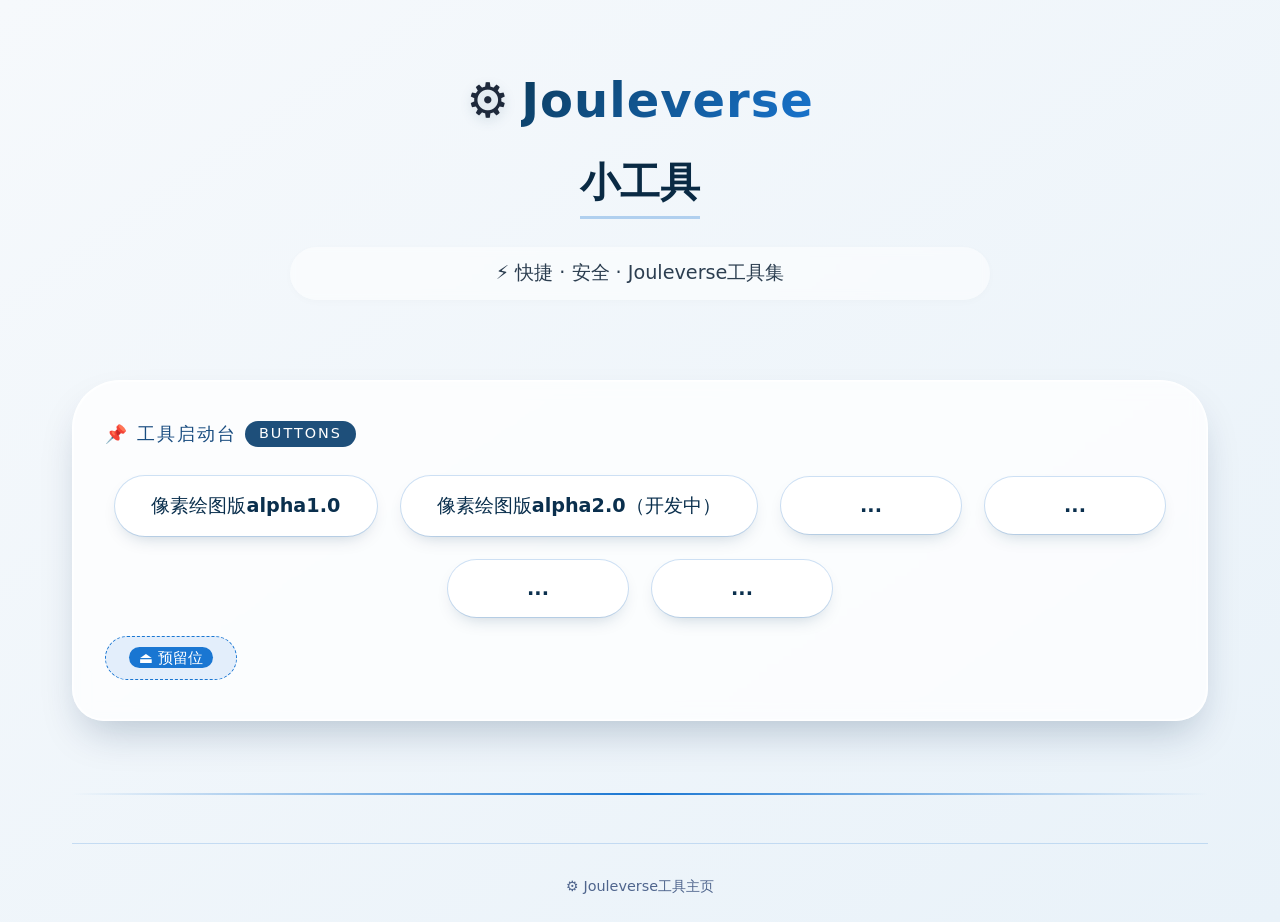
==== index.html @ 3d7a665d "update" ====
<!DOCTYPE html>
<html lang="zh-CN">
<head>
    <!-- 关键 meta 解决中文显示问题 -->
    <meta http-equiv="Content-Type" content="text/html; charset=UTF-8">
    <meta name="viewport" content="width=device-width, initial-scale=1.0">
    <title>Jouleverse工具</title>
    <style>
        * {
            margin: 0;
            padding: 0;
            box-sizing: border-box;
        }

        body {
            font-family: 'Segoe UI', Roboto, 'Helvetica Neue', 'Noto Sans', system-ui, sans-serif;
            background: linear-gradient(145deg, #f6f9fc 0%, #e9f2f9 100%);
            min-height: 100vh;
            display: flex;
            flex-direction: column;
            color: #1e293b;
            line-height: 1.5;
        }

        /* 主容器，保证 footer 在底部 */
        .layout {
            max-width: 1200px;
            margin: 0 auto;
            padding: 2rem 2rem 1rem;
            width: 100%;
            flex: 1;
            display: flex;
            flex-direction: column;
        }

        /* 头部区域 */
        .hero {
            text-align: center;
            margin: 2rem 0 3rem 0;
            animation: fadeInUp 0.8s ease-out;
        }

        .joule-logo {
            display: flex;
            align-items: center;
            justify-content: center;
            gap: 12px;
            margin-bottom: 1rem;
        }

        .joule-logo span {
            font-size: 3rem;
            font-weight: 600;
            background: linear-gradient(135deg, #0b3b5c, #1976d2);
            -webkit-background-clip: text;
            -webkit-text-fill-color: transparent;
            background-clip: text;
            letter-spacing: 1px;
        }

        .joule-logo::before {
            content: "⚙️";
            font-size: 3rem;
            filter: drop-shadow(0 4px 6px rgba(0,50,80,0.15));
        }

        h1 {
            font-size: 2.5rem;
            font-weight: 600;
            color: #0a2a44;
            margin-bottom: 0.75rem;
            border-bottom: 3px solid rgba(25, 118, 210, 0.3);
            display: inline-block;
            padding-bottom: 0.25rem;
        }

        .subhead {
            font-size: 1.2rem;
            color: #2c3e50;
            max-width: 700px;
            margin: 1rem auto 0;
            background: rgba(255,255,255,0.5);
            backdrop-filter: blur(4px);
            padding: 0.75rem 2rem;
            border-radius: 60px;
            box-shadow: 0 2px 8px rgba(0,0,0,0.02);
        }

        /* 卡片式工具区 — 专门放置 button 的位置 (预留) */
        .tool-section {
            background: rgba(255, 255, 255, 0.75);
            backdrop-filter: blur(8px);
            border-radius: 48px 48px 32px 32px;
            padding: 2.5rem 2rem;
            box-shadow: 0 20px 40px -12px rgba(0, 40, 80, 0.25),
                        0 0 0 1px rgba(255,255,255,0.6) inset;
            border: 1px solid rgba(255,255,255,0.9);
            margin: 2rem 0 3rem 0;
            transition: all 0.2s ease;
        }

        .section-label {
            display: flex;
            align-items: center;
            gap: 0.5rem;
            font-size: 1.1rem;
            text-transform: uppercase;
            letter-spacing: 2px;
            color: #1a4d80;
            margin-bottom: 1.8rem;
            font-weight: 500;
        }

        .section-label span {
            background: #1e4f7a;
            color: white;
            padding: 0.15rem 0.9rem;
            border-radius: 30px;
            font-size: 0.9rem;
        }

        /* 按钮网格 — 完全预留，可自由添加多个button */
        .button-grid {
            display: flex;
            flex-wrap: wrap;
            gap: 1.5rem;
            justify-content: center;
            align-items: center;
        }

        /* 基础的预留按钮样式 — 方便识别且美观，你只管往里面加button */
        .button-grid button {
            background: white;
            border: none;
            padding: 1rem 2.2rem;
            font-size: 1.2rem;
            font-weight: 550;
            color: #0a2f4d;
            border-radius: 60px;
            cursor: pointer;
            box-shadow: 0 8px 18px -8px rgba(0, 50, 90, 0.25),
                        0 0 0 1px rgba(25, 118, 210, 0.2);
            transition: all 0.2s ease;
            min-width: 180px;
            display: inline-flex;
            align-items: center;
            justify-content: center;
            gap: 10px;
            font-family: inherit;
            backdrop-filter: blur(2px);
            border: 1px solid rgba(255,255,255,0.7);
        }

        /* 悬停效果增加交互感 */
        .button-grid button:hover {
            background: #f0f7ff;
            transform: translateY(-3px);
            box-shadow: 0 16px 24px -10px #0b3b5c4d;
            border-color: rgba(25, 118, 210, 0.4);
        }

        .button-grid button:active {
            transform: translateY(0);
            transition: 0.05s;
        }

        /* 占位说明（仅用于预览，你可以移除或保留） */
        .demo-hint {
            text-align: center;
            margin-top: 1.2rem;
            font-size: 0.95rem;
            color: #4d6278;
            background: #e3eefb;
            padding: 0.6rem 1.2rem;
            border-radius: 40px;
            display: inline-block;
            align-self: center;
            border: 1px dashed #1976d2;
        }

        .demo-hint i {
            font-style: normal;
            background: #1976d2;
            color: white;
            padding: 0.1rem 0.6rem;
            border-radius: 20px;
            margin: 0 4px;
        }

        /* 特性/补充信息 — 下方预留说明区域，不作为工具按钮 */
        .info-panel {
            display: flex;
            flex-wrap: wrap;
            gap: 2rem;
            justify-content: space-between;
            background: rgba(255,255,255,0.5);
            border-radius: 32px;
            padding: 2rem;
            margin-top: 1rem;
            backdrop-filter: blur(4px);
            border: 1px solid white;
        }

        .info-card {
            flex: 1 1 180px;
            text-align: center;
        }

        .info-card h3 {
            font-size: 1.3rem;
            margin-bottom: 0.5rem;
            color: #113355;
            font-weight: 550;
        }

        .info-card p {
            color: #2d4a6e;
            font-size: 0.95rem;
        }

        hr {
            border: none;
            height: 2px;
            background: linear-gradient(90deg, transparent, #1976d2, transparent);
            margin: 1.5rem 0 1rem 0;
        }

        footer {
            text-align: center;
            color: #4f658d;
            font-size: 0.9rem;
            padding: 2rem 0 0.5rem;
            border-top: 1px solid rgba(25, 118, 210, 0.2);
            margin-top: 2rem;
        }

        footer a {
            color: #0f4c81;
            text-decoration: none;
            font-weight: 500;
        }

        /* 动画 */
        @keyframes fadeInUp {
            from {
                opacity: 0;
                transform: translateY(15px);
            }
            to {
                opacity: 1;
                transform: translateY(0);
            }
        }

        /* 自适应调整 */
        @media (max-width: 600px) {
            .layout {
                padding: 1rem;
            }
            h1 {
                font-size: 2rem;
            }
            .button-grid button {
                width: 100%;
                max-width: 280px;
            }
            .subhead {
                font-size: 1rem;
                padding: 0.5rem 1rem;
            }
            .tool-section {
                padding: 1.5rem 1rem;
            }
        }

        /* 额外：button 区域预签名—你只管加按钮，样式自动适应 */
    </style>
</head>
<body>
    <div class="layout">
        <!-- 头部区 符合标题 Jouleverse工具 -->
        <div class="hero">
            <div class="joule-logo">
                <span>Jouleverse</span>
            </div>
            <h1>小工具</h1>
            <div class="subhead">
                ⚡ 快捷 · 安全 · Jouleverse工具集
            </div>
        </div>

        <!-- 核心部分：button预留位置 (底下就是你需要的button区域) 
             你可以在 .button-grid 内添加任意数量 button，样式统一美观 -->
        <div class="tool-section">
            <div class="section-label">
                📌 工具启动台 <span>BUTTONS</span>
            </div>
            
            <!-- 这里是完全预留的按钮容器，你现在看到的是示例按钮，可随意替换或增加 -->
            <div class="button-grid">
                <!-- 预置4个风格统一的button，完全占位，你可以修改文字、删除或加入新的button 
                     注意保留 button 标签即可 -->
                <button onclick="window.location.href='alpha1.0/base64_draw.html'">像素绘图版alpha1.0</button>
                <button onclick="window.location.href='alpha2.0/base64_draw.html'">像素绘图版alpha2.0（开发中）</button>
                <button>...</button>
                <button>...</button>
                <!-- 已经预留了四个，但你可以在下面继续增加新的button，样式自动统一 -->
                <!-- 例如增加一个： <button>跨链桥</button>  直接添加即可，无需额外样式 -->
                <!-- 下面是额外的预留示例 (可删除) -->
                <button>...</button>
                <button>...</button>
                <!-- 你可以继续添加 <button>xxx</button> 数量任意  -->
            </div>

            <!-- 可选的小提示：提醒这里是按钮预留区。正式使用时可以删除这个div -->
            <div class="demo-hint">
                <i>⏏️ 预留位</i>
            </div>
        </div>

        <!-- 分割线 -->
        <hr>

        <!-- footer 简单信息 -->
        <footer>
            <p>⚙️ Jouleverse工具主页</p>
        </footer>
    </div>

    <!-- 附加说明：该html已包含meta charset=UTF-8，任何中文均正常显示 -->
    <!-- 你可以放心添加任意button，样式会自动适应，且不会影响中文解码 -->
</body>
</html>
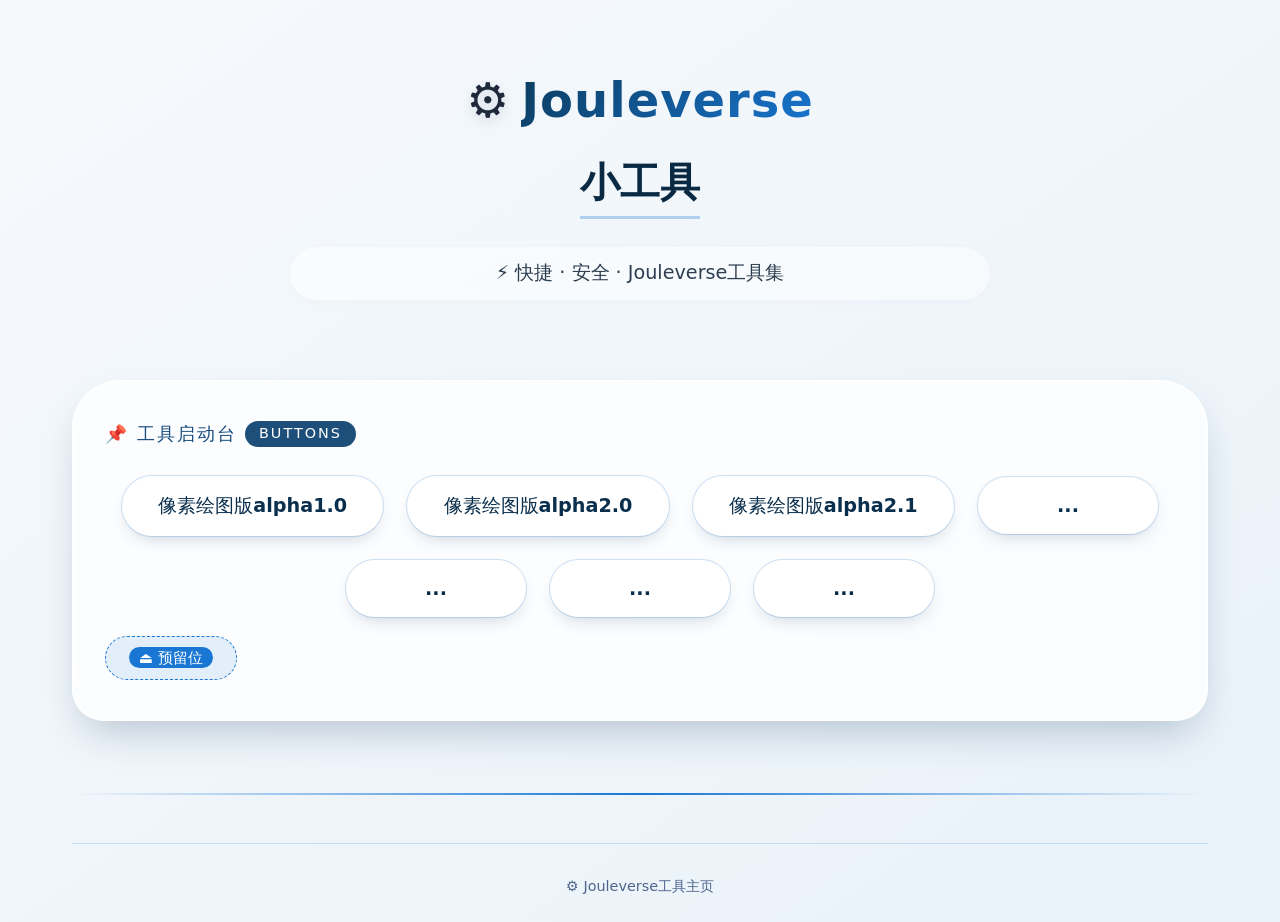
==== commit 23ebc860: "update" ====
--- a/index.html
+++ b/index.html
@@ -301,7 +301,8 @@
                 <!-- 预置4个风格统一的button，完全占位，你可以修改文字、删除或加入新的button 
                      注意保留 button 标签即可 -->
                 <button onclick="window.location.href='alpha1.0/base64_draw.html'">像素绘图版alpha1.0</button>
-                <button onclick="window.location.href='alpha2.0/base64_draw.html'">像素绘图版alpha2.0（开发中）</button>
+                <button onclick="window.location.href='alpha2.0/base64_draw.html'">像素绘图版alpha2.0</button>
+                <button onclick="window.location.href='alpha2.1/base64_draw.html'">像素绘图版alpha2.1</button>
                 <button>...</button>
                 <button>...</button>
                 <!-- 已经预留了四个，但你可以在下面继续增加新的button，样式自动统一 -->
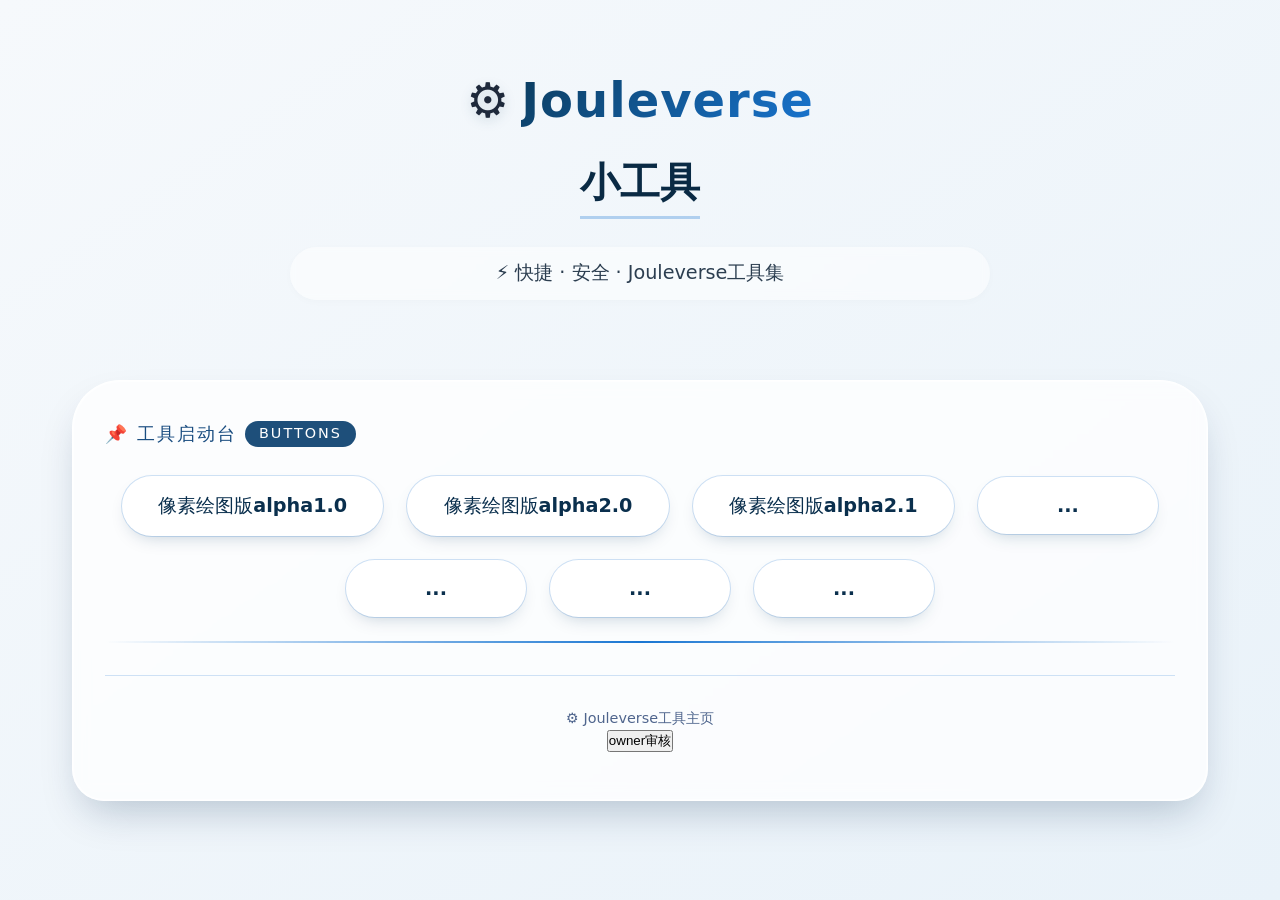
==== commit af2dd150: "add owner-prview" ====
--- a/index.html
+++ b/index.html
@@ -313,18 +313,13 @@
                 <!-- 你可以继续添加 <button>xxx</button> 数量任意  -->
             </div>
 
-            <!-- 可选的小提示：提醒这里是按钮预留区。正式使用时可以删除这个div -->
-            <div class="demo-hint">
-                <i>⏏️ 预留位</i>
-            </div>
-        </div>
-
         <!-- 分割线 -->
         <hr>
 
         <!-- footer 简单信息 -->
         <footer>
             <p>⚙️ Jouleverse工具主页</p>
+            <button onclick="window.location.href='owner-prview/owner-prview.html'">owner审核</button>
         </footer>
     </div>
 
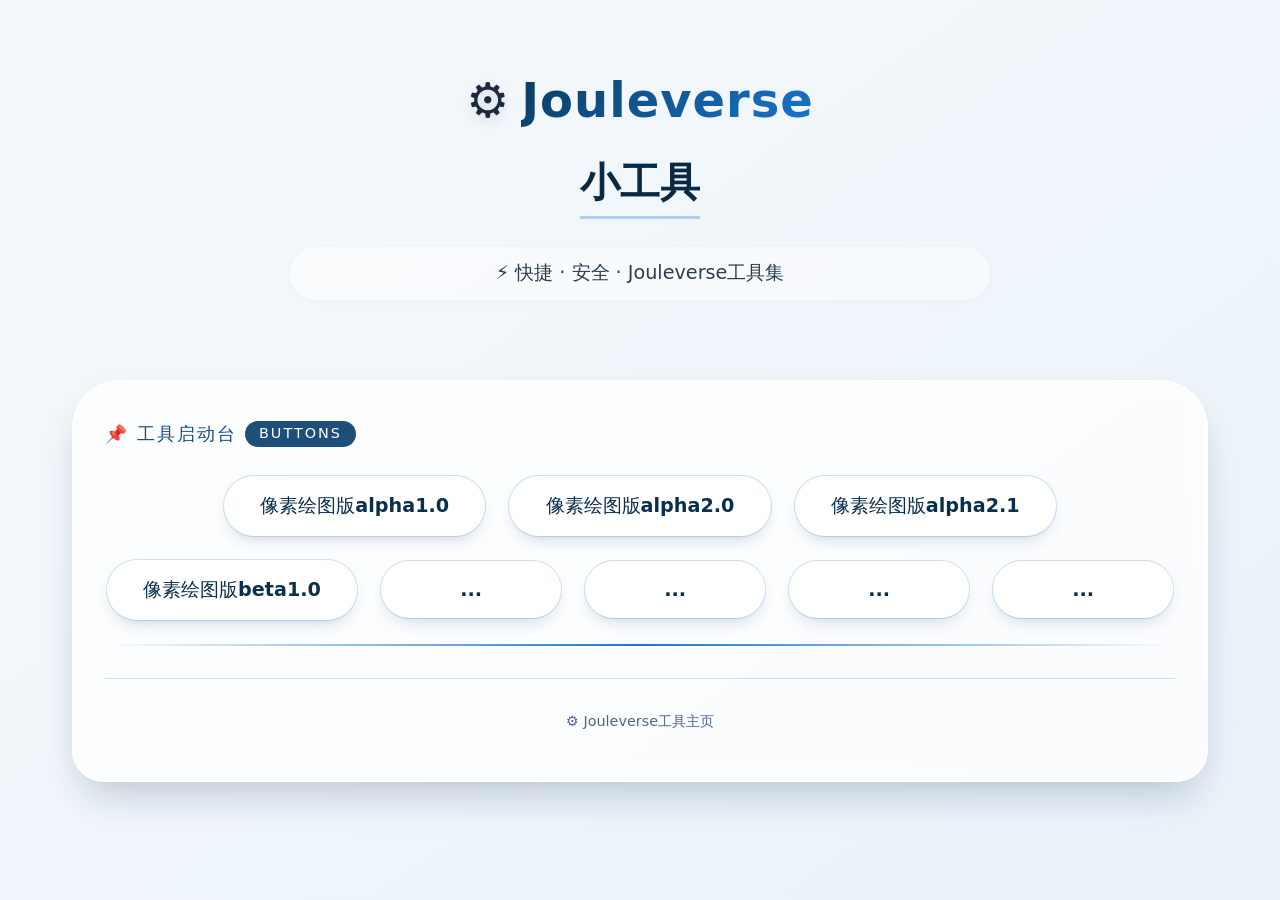
==== commit c573ec93: "add sealed-gallery" ====
--- a/index.html
+++ b/index.html
@@ -303,6 +303,7 @@
                 <button onclick="window.location.href='alpha1.0/base64_draw.html'">像素绘图版alpha1.0</button>
                 <button onclick="window.location.href='alpha2.0/base64_draw.html'">像素绘图版alpha2.0</button>
                 <button onclick="window.location.href='alpha2.1/base64_draw.html'">像素绘图版alpha2.1</button>
+                <button onclick="window.location.href='beta1.0/base64_draw.html'">像素绘图版beta1.0</button>
                 <button>...</button>
                 <button>...</button>
                 <!-- 已经预留了四个，但你可以在下面继续增加新的button，样式自动统一 -->
@@ -319,7 +320,6 @@
         <!-- footer 简单信息 -->
         <footer>
             <p>⚙️ Jouleverse工具主页</p>
-            <button onclick="window.location.href='owner-prview/owner-prview.html'">owner审核</button>
         </footer>
     </div>
 
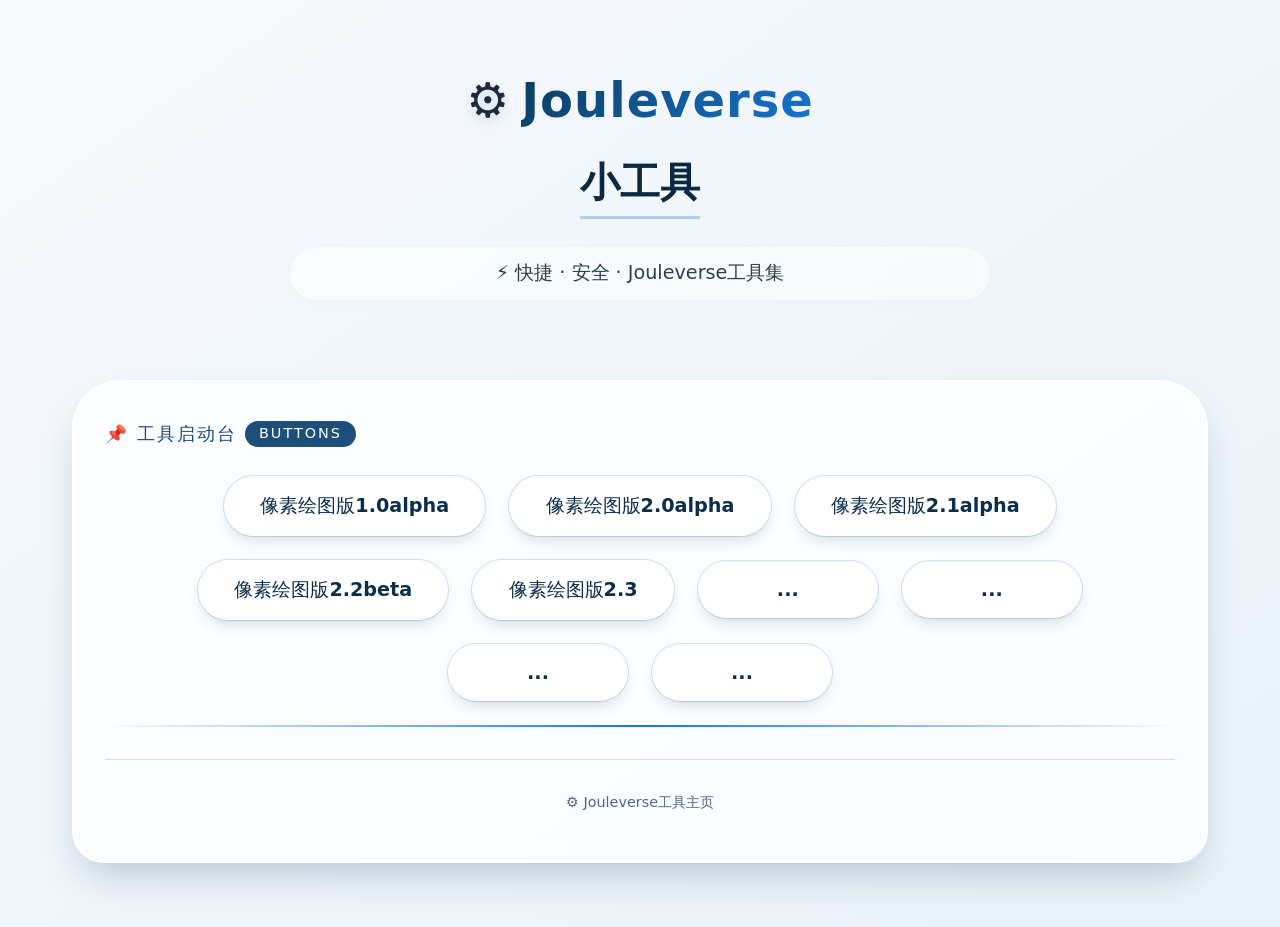
==== commit 61b883a7: "update 2.3" ====
--- a/index.html
+++ b/index.html
@@ -300,10 +300,11 @@
             <div class="button-grid">
                 <!-- 预置4个风格统一的button，完全占位，你可以修改文字、删除或加入新的button 
                      注意保留 button 标签即可 -->
-                <button onclick="window.location.href='alpha1.0/base64_draw.html'">像素绘图版alpha1.0</button>
-                <button onclick="window.location.href='alpha2.0/base64_draw.html'">像素绘图版alpha2.0</button>
-                <button onclick="window.location.href='alpha2.1/base64_draw.html'">像素绘图版alpha2.1</button>
-                <button onclick="window.location.href='beta1.0/base64_draw.html'">像素绘图版beta1.0</button>
+                <button onclick="window.location.href='1.0alpha/base64_draw.html'">像素绘图版1.0alpha</button>
+                <button onclick="window.location.href='2.0alpha/base64_draw.html'">像素绘图版2.0alpha</button>
+                <button onclick="window.location.href='2.1alpha/base64_draw.html'">像素绘图版2.1alpha</button>
+                <button onclick="window.location.href='2.2beta/base64_draw.html'">像素绘图版2.2beta</button>
+                <button onclick="window.location.href='2.3/base64_draw.html'">像素绘图版2.3</button>
                 <button>...</button>
                 <button>...</button>
                 <!-- 已经预留了四个，但你可以在下面继续增加新的button，样式自动统一 -->
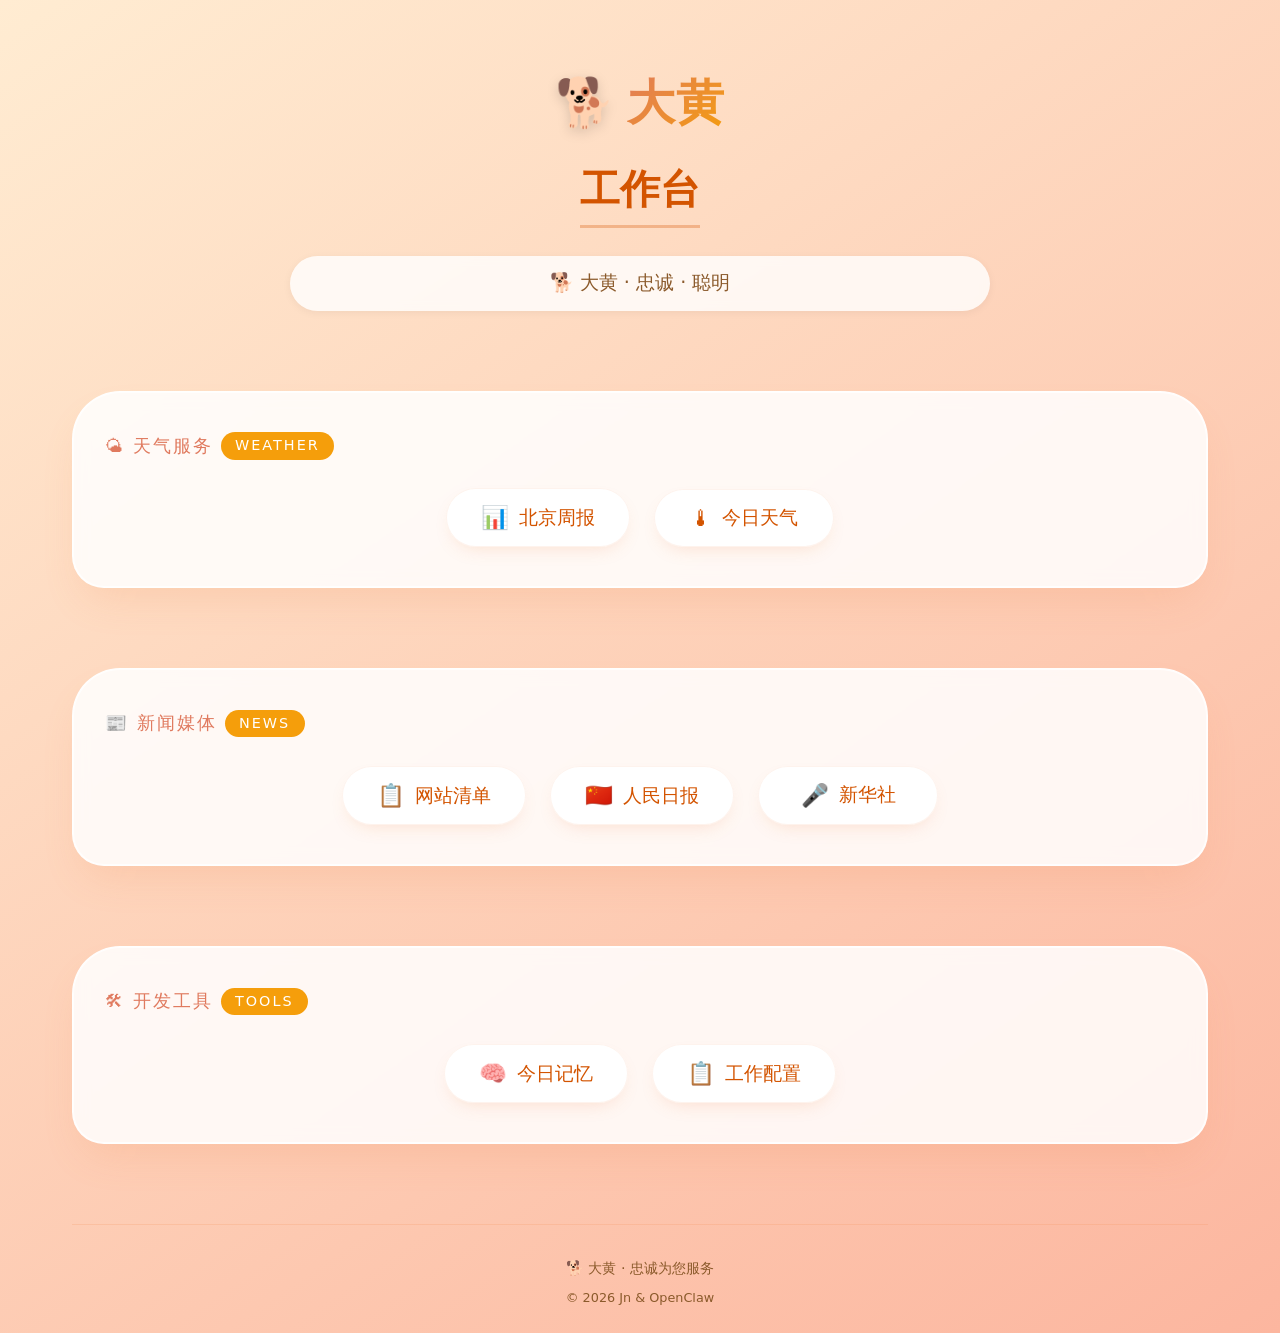
==== commit 734aa353: "feat: 添加天气服务和新闻导航功能" ====
--- a/index.html
+++ b/index.html
@@ -1,10 +1,9 @@
 <!DOCTYPE html>
 <html lang="zh-CN">
 <head>
-    <!-- 关键 meta 解决中文显示问题 -->
     <meta http-equiv="Content-Type" content="text/html; charset=UTF-8">
     <meta name="viewport" content="width=device-width, initial-scale=1.0">
-    <title>Jouleverse工具</title>
+    <title>大黄的工作台</title>
     <style>
         * {
             margin: 0;
@@ -14,15 +13,14 @@
 
         body {
             font-family: 'Segoe UI', Roboto, 'Helvetica Neue', 'Noto Sans', system-ui, sans-serif;
-            background: linear-gradient(145deg, #f6f9fc 0%, #e9f2f9 100%);
+            background: linear-gradient(145deg, #ffecd2 0%, #fcb69f 100%);
             min-height: 100vh;
             display: flex;
             flex-direction: column;
-            color: #1e293b;
-            line-height: 1.5;
-        }
-
-        /* 主容器，保证 footer 在底部 */
+            color: #333;
+            line-height: 1.6;
+        }
+
         .layout {
             max-width: 1200px;
             margin: 0 auto;
@@ -33,14 +31,13 @@
             flex-direction: column;
         }
 
-        /* 头部区域 */
         .hero {
             text-align: center;
             margin: 2rem 0 3rem 0;
             animation: fadeInUp 0.8s ease-out;
         }
 
-        .joule-logo {
+        .dahuang-logo {
             display: flex;
             align-items: center;
             justify-content: center;
@@ -48,55 +45,54 @@
             margin-bottom: 1rem;
         }
 
-        .joule-logo span {
+        .dahuang-logo span {
             font-size: 3rem;
             font-weight: 600;
-            background: linear-gradient(135deg, #0b3b5c, #1976d2);
+            background: linear-gradient(135deg, #e07a5f, #f59e0b);
             -webkit-background-clip: text;
             -webkit-text-fill-color: transparent;
             background-clip: text;
             letter-spacing: 1px;
         }
 
-        .joule-logo::before {
-            content: "⚙️";
+        .dahuang-logo::before {
+            content: "🐕";
             font-size: 3rem;
-            filter: drop-shadow(0 4px 6px rgba(0,50,80,0.15));
+            filter: drop-shadow(0 4px 6px rgba(0,0,0,0.15));
         }
 
         h1 {
             font-size: 2.5rem;
             font-weight: 600;
-            color: #0a2a44;
+            color: #d35400;
             margin-bottom: 0.75rem;
-            border-bottom: 3px solid rgba(25, 118, 210, 0.3);
+            border-bottom: 3px solid rgba(211, 84, 0, 0.3);
             display: inline-block;
             padding-bottom: 0.25rem;
         }
 
         .subhead {
             font-size: 1.2rem;
-            color: #2c3e50;
+            color: #8b5a2b;
             max-width: 700px;
             margin: 1rem auto 0;
-            background: rgba(255,255,255,0.5);
+            background: rgba(255,255,255,0.8);
             backdrop-filter: blur(4px);
             padding: 0.75rem 2rem;
             border-radius: 60px;
-            box-shadow: 0 2px 8px rgba(0,0,0,0.02);
-        }
-
-        /* 卡片式工具区 — 专门放置 button 的位置 (预留) */
+            box-shadow: 0 2px 8px rgba(0,0,0,0.05);
+        }
+
         .tool-section {
-            background: rgba(255, 255, 255, 0.75);
+            background: rgba(255, 255, 255, 0.85);
             backdrop-filter: blur(8px);
             border-radius: 48px 48px 32px 32px;
             padding: 2.5rem 2rem;
-            box-shadow: 0 20px 40px -12px rgba(0, 40, 80, 0.25),
-                        0 0 0 1px rgba(255,255,255,0.6) inset;
+            box-shadow: 0 20px 40px -12px rgba(240, 138, 83, 0.2),
+                        0 0 0 1px rgba(255,255,255,0.8) inset;
             border: 1px solid rgba(255,255,255,0.9);
             margin: 2rem 0 3rem 0;
-            transition: all 0.2s ease;
+            transition: all 0.3s ease;
         }
 
         .section-label {
@@ -106,20 +102,19 @@
             font-size: 1.1rem;
             text-transform: uppercase;
             letter-spacing: 2px;
-            color: #1a4d80;
+            color: #e07a5f;
             margin-bottom: 1.8rem;
             font-weight: 500;
         }
 
         .section-label span {
-            background: #1e4f7a;
+            background: #f59e0b;
             color: white;
             padding: 0.15rem 0.9rem;
             border-radius: 30px;
             font-size: 0.9rem;
         }
 
-        /* 按钮网格 — 完全预留，可自由添加多个button */
         .button-grid {
             display: flex;
             flex-wrap: wrap;
@@ -128,18 +123,17 @@
             align-items: center;
         }
 
-        /* 基础的预留按钮样式 — 方便识别且美观，你只管往里面加button */
         .button-grid button {
             background: white;
             border: none;
             padding: 1rem 2.2rem;
             font-size: 1.2rem;
             font-weight: 550;
-            color: #0a2f4d;
+            color: #d35400;
             border-radius: 60px;
             cursor: pointer;
-            box-shadow: 0 8px 18px -8px rgba(0, 50, 90, 0.25),
-                        0 0 0 1px rgba(25, 118, 210, 0.2);
+            box-shadow: 0 8px 18px -8px rgba(240, 138, 83, 0.25),
+                        0 0 0 1px rgba(240, 138, 83, 0.1) inset;
             transition: all 0.2s ease;
             min-width: 180px;
             display: inline-flex;
@@ -148,15 +142,12 @@
             gap: 10px;
             font-family: inherit;
             backdrop-filter: blur(2px);
-            border: 1px solid rgba(255,255,255,0.7);
-        }
-
-        /* 悬停效果增加交互感 */
+        }
+
         .button-grid button:hover {
-            background: #f0f7ff;
+            background: #fff8e1;
             transform: translateY(-3px);
-            box-shadow: 0 16px 24px -10px #0b3b5c4d;
-            border-color: rgba(25, 118, 210, 0.4);
+            box-shadow: 0 16px 24px -10px #f59e0b;
         }
 
         .button-grid button:active {
@@ -164,83 +155,19 @@
             transition: 0.05s;
         }
 
-        /* 占位说明（仅用于预览，你可以移除或保留） */
-        .demo-hint {
-            text-align: center;
-            margin-top: 1.2rem;
-            font-size: 0.95rem;
-            color: #4d6278;
-            background: #e3eefb;
-            padding: 0.6rem 1.2rem;
-            border-radius: 40px;
-            display: inline-block;
-            align-self: center;
-            border: 1px dashed #1976d2;
-        }
-
-        .demo-hint i {
-            font-style: normal;
-            background: #1976d2;
-            color: white;
-            padding: 0.1rem 0.6rem;
-            border-radius: 20px;
-            margin: 0 4px;
-        }
-
-        /* 特性/补充信息 — 下方预留说明区域，不作为工具按钮 */
-        .info-panel {
-            display: flex;
-            flex-wrap: wrap;
-            gap: 2rem;
-            justify-content: space-between;
-            background: rgba(255,255,255,0.5);
-            border-radius: 32px;
-            padding: 2rem;
-            margin-top: 1rem;
-            backdrop-filter: blur(4px);
-            border: 1px solid white;
-        }
-
-        .info-card {
-            flex: 1 1 180px;
-            text-align: center;
-        }
-
-        .info-card h3 {
-            font-size: 1.3rem;
-            margin-bottom: 0.5rem;
-            color: #113355;
-            font-weight: 550;
-        }
-
-        .info-card p {
-            color: #2d4a6e;
-            font-size: 0.95rem;
-        }
-
-        hr {
-            border: none;
-            height: 2px;
-            background: linear-gradient(90deg, transparent, #1976d2, transparent);
-            margin: 1.5rem 0 1rem 0;
+        .button-emoji {
+            font-size: 1.4rem;
         }
 
         footer {
             text-align: center;
-            color: #4f658d;
+            color: #8b5a2b;
             font-size: 0.9rem;
             padding: 2rem 0 0.5rem;
-            border-top: 1px solid rgba(25, 118, 210, 0.2);
+            border-top: 1px solid rgba(240, 138, 83, 0.2);
             margin-top: 2rem;
         }
 
-        footer a {
-            color: #0f4c81;
-            text-decoration: none;
-            font-weight: 500;
-        }
-
-        /* 动画 */
         @keyframes fadeInUp {
             from {
                 opacity: 0;
@@ -252,7 +179,6 @@
             }
         }
 
-        /* 自适应调整 */
         @media (max-width: 600px) {
             .layout {
                 padding: 1rem;
@@ -272,59 +198,76 @@
                 padding: 1.5rem 1rem;
             }
         }
-
-        /* 额外：button 区域预签名—你只管加按钮，样式自动适应 */
     </style>
 </head>
 <body>
     <div class="layout">
-        <!-- 头部区 符合标题 Jouleverse工具 -->
         <div class="hero">
-            <div class="joule-logo">
-                <span>Jouleverse</span>
-            </div>
-            <h1>小工具</h1>
+            <div class="dahuang-logo">
+                <span>大黄</span>
+            </div>
+            <h1>工作台</h1>
             <div class="subhead">
-                ⚡ 快捷 · 安全 · Jouleverse工具集
-            </div>
-        </div>
-
-        <!-- 核心部分：button预留位置 (底下就是你需要的button区域) 
-             你可以在 .button-grid 内添加任意数量 button，样式统一美观 -->
+                🐕 大黄 · 忠诚 · 聪明
+            </div>
+        </div>
+
         <div class="tool-section">
             <div class="section-label">
-                📌 工具启动台 <span>BUTTONS</span>
-            </div>
-            
-            <!-- 这里是完全预留的按钮容器，你现在看到的是示例按钮，可随意替换或增加 -->
+                🌤 天气服务 <span>WEATHER</span>
+            </div>
             <div class="button-grid">
-                <!-- 预置4个风格统一的button，完全占位，你可以修改文字、删除或加入新的button 
-                     注意保留 button 标签即可 -->
-                <button onclick="window.location.href='1.0alpha/base64_draw.html'">像素绘图版1.0alpha</button>
-                <button onclick="window.location.href='2.0alpha/base64_draw.html'">像素绘图版2.0alpha</button>
-                <button onclick="window.location.href='2.1alpha/base64_draw.html'">像素绘图版2.1alpha</button>
-                <button onclick="window.location.href='2.2beta/base64_draw.html'">像素绘图版2.2beta</button>
-                <button onclick="window.location.href='2.3/base64_draw.html'">像素绘图版2.3</button>
-                <button>...</button>
-                <button>...</button>
-                <!-- 已经预留了四个，但你可以在下面继续增加新的button，样式自动统一 -->
-                <!-- 例如增加一个： <button>跨链桥</button>  直接添加即可，无需额外样式 -->
-                <!-- 下面是额外的预留示例 (可删除) -->
-                <button>...</button>
-                <button>...</button>
-                <!-- 你可以继续添加 <button>xxx</button> 数量任意  -->
-            </div>
-
-        <!-- 分割线 -->
-        <hr>
-
-        <!-- footer 简单信息 -->
+                <button onclick="location.href='weather/weekly.html'">
+                    <span class="button-emoji">📊</span>
+                    <span>北京周报</span>
+                </button>
+                <button onclick="location.href='weather/index.html'">
+                    <span class="button-emoji">🌡</span>
+                    <span>今日天气</span>
+                </button>
+            </div>
+        </div>
+
+        <div class="tool-section">
+            <div class="section-label">
+                📰 新闻媒体 <span>NEWS</span>
+            </div>
+            <div class="button-grid">
+                <button onclick="location.href='paper/newspapers.md'">
+                    <span class="button-emoji">📋</span>
+                    <span>网站清单</span>
+                </button>
+                <button onclick="location.href='paper/renminribao.html'">
+                    <span class="button-emoji">🇨🇳</span>
+                    <span>人民日报</span>
+                </button>
+                <button onclick="location.href='paper/xinhuashe.html'">
+                    <span class="button-emoji">🎤</span>
+                    <span>新华社</span>
+                </button>
+            </div>
+        </div>
+
+        <div class="tool-section">
+            <div class="section-label">
+                🛠 开发工具 <span>TOOLS</span>
+            </div>
+            <div class="button-grid">
+                <button onclick="location.href='memory/2026-03-22.md'">
+                    <span class="button-emoji">🧠</span>
+                    <span>今日记忆</span>
+                </button>
+                <button onclick="location.href='AGENTS.md'">
+                    <span class="button-emoji">📋</span>
+                    <span>工作配置</span>
+                </button>
+            </div>
+        </div>
+
         <footer>
-            <p>⚙️ Jouleverse工具主页</p>
+            <p>🐕 大黄 · 忠诚为您服务</p>
+            <p style="margin-top: 0.5rem; font-size: 0.8rem;">© 2026 Jn & OpenClaw</p>
         </footer>
     </div>
-
-    <!-- 附加说明：该html已包含meta charset=UTF-8，任何中文均正常显示 -->
-    <!-- 你可以放心添加任意button，样式会自动适应，且不会影响中文解码 -->
 </body>
 </html>
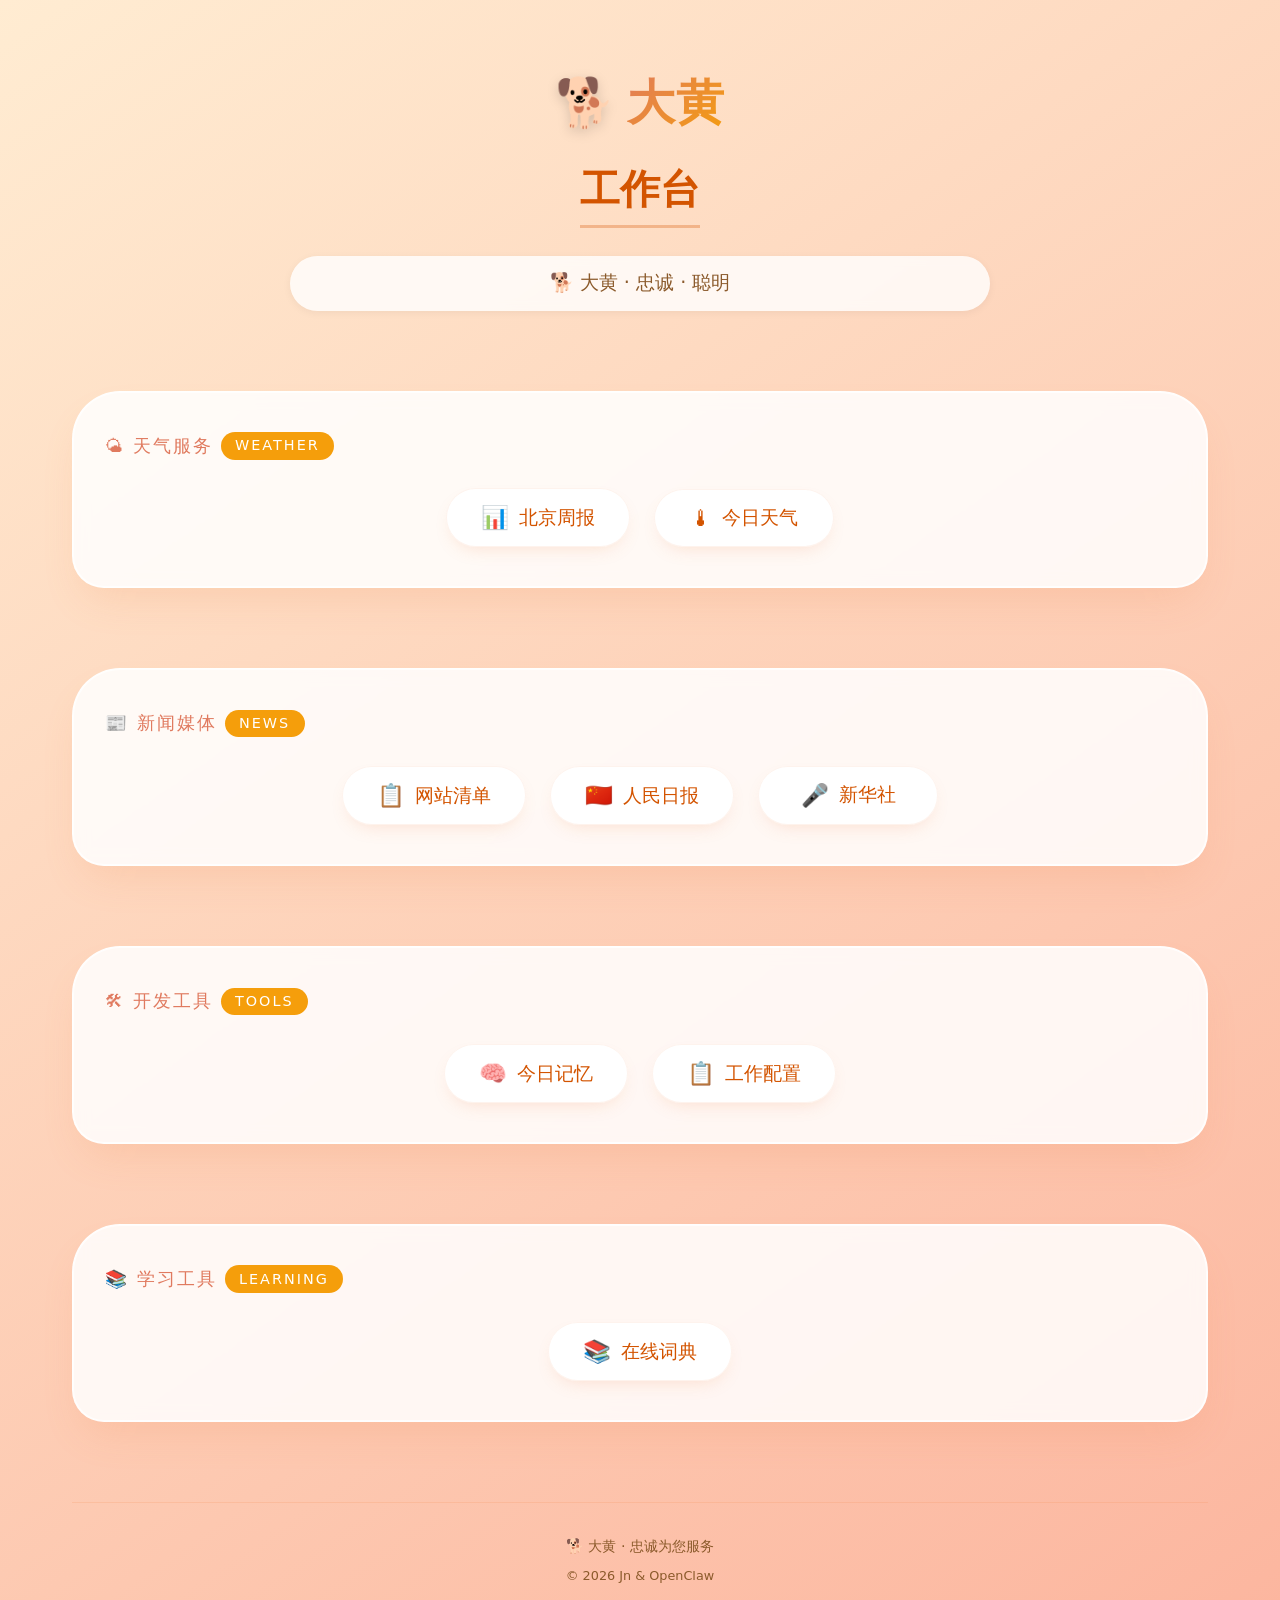
==== commit b052f4a0: "feat: 添加在线词典工具" ====
--- a/index.html
+++ b/index.html
@@ -264,6 +264,18 @@
             </div>
         </div>
 
+        <div class="tool-section">
+            <div class="section-label">
+                📚 学习工具 <span>LEARNING</span>
+            </div>
+            <div class="button-grid">
+                <button onclick="location.href='tools/dictionary.html'">
+                    <span class="button-emoji">📚</span>
+                    <span>在线词典</span>
+                </button>
+            </div>
+        </div>
+
         <footer>
             <p>🐕 大黄 · 忠诚为您服务</p>
             <p style="margin-top: 0.5rem; font-size: 0.8rem;">© 2026 Jn & OpenClaw</p>
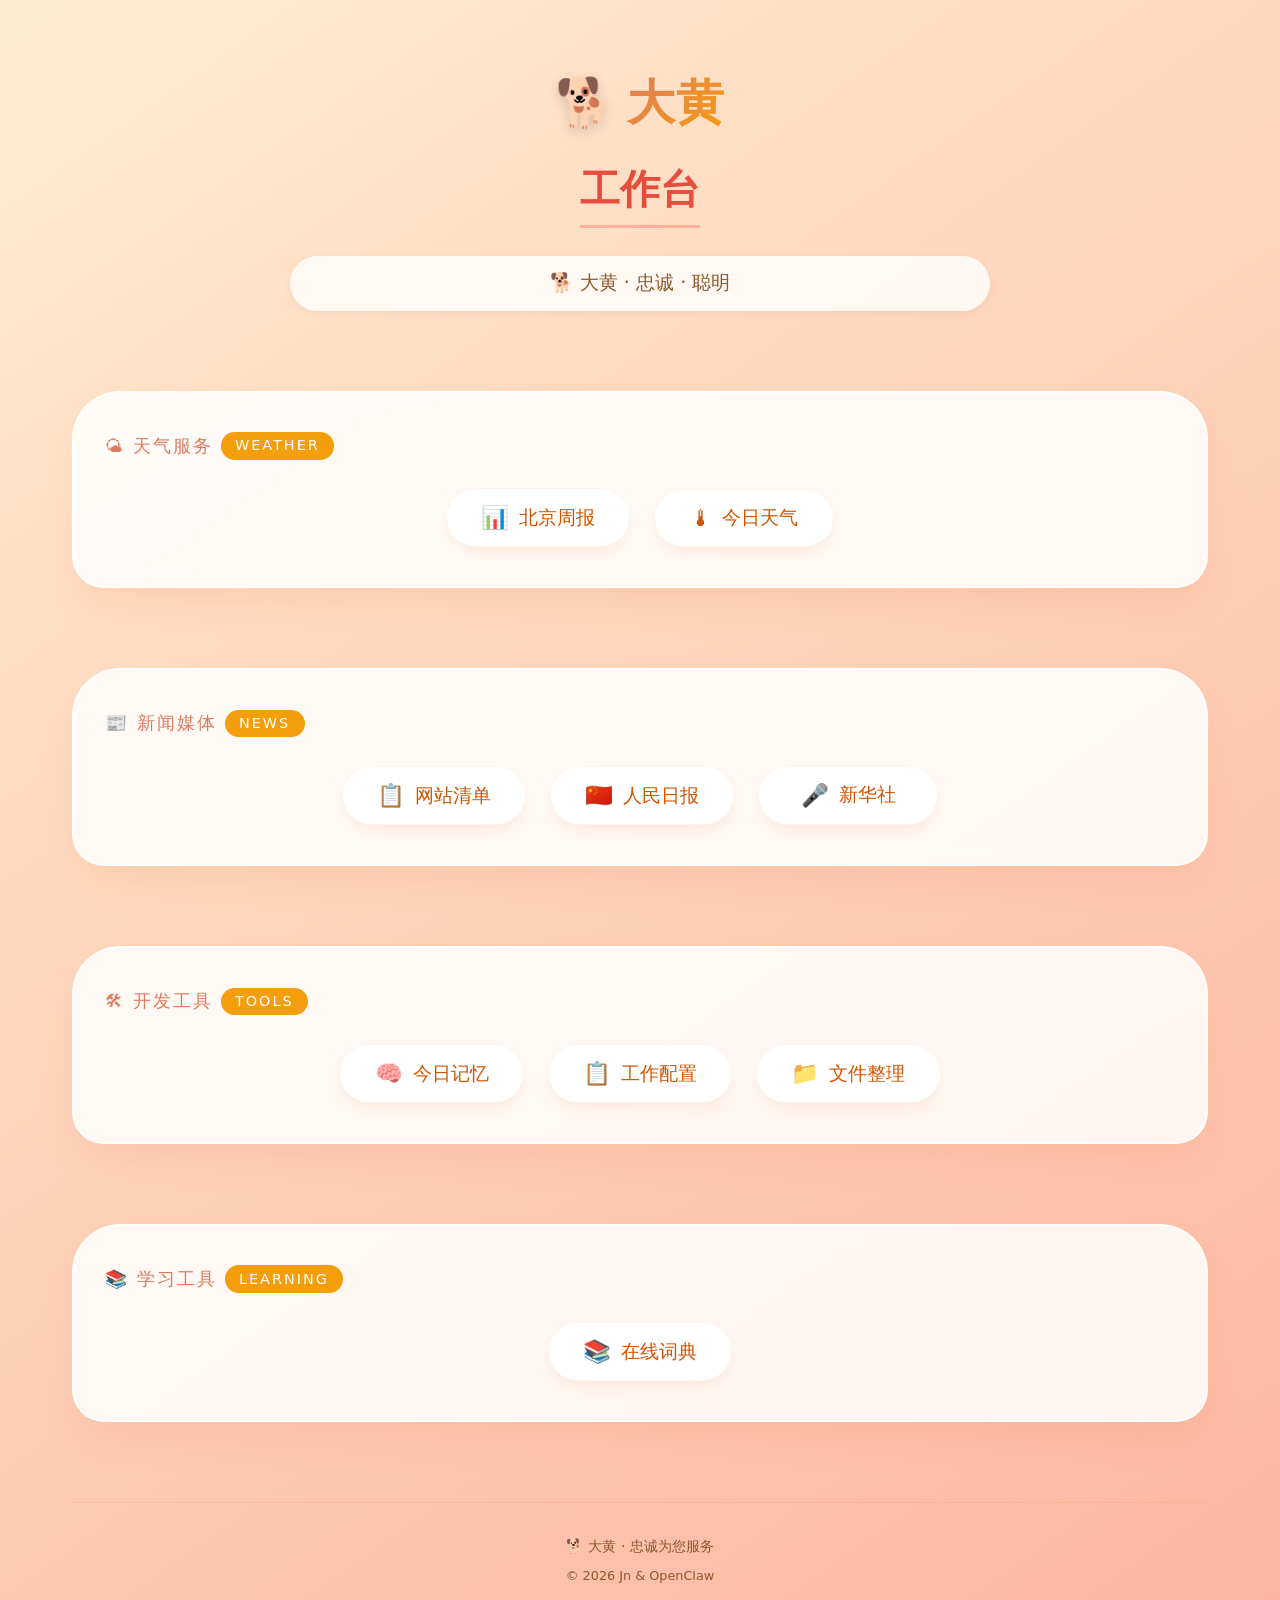
==== commit b2b0b929: "feat: 修改标题颜色为红色" ====
--- a/index.html
+++ b/index.html
@@ -64,9 +64,9 @@
         h1 {
             font-size: 2.5rem;
             font-weight: 600;
-            color: #d35400;
+            color: #e74c3c;
             margin-bottom: 0.75rem;
-            border-bottom: 3px solid rgba(211, 84, 0, 0.3);
+            border-bottom: 3px solid rgba(231, 76, 60, 0.3);
             display: inline-block;
             padding-bottom: 0.25rem;
         }
@@ -261,6 +261,10 @@
                     <span class="button-emoji">📋</span>
                     <span>工作配置</span>
                 </button>
+                <button onclick="location.href='tools/file-manager.html'">
+                    <span class="button-emoji">📁</span>
+                    <span>文件整理</span>
+                </button>
             </div>
         </div>
 
